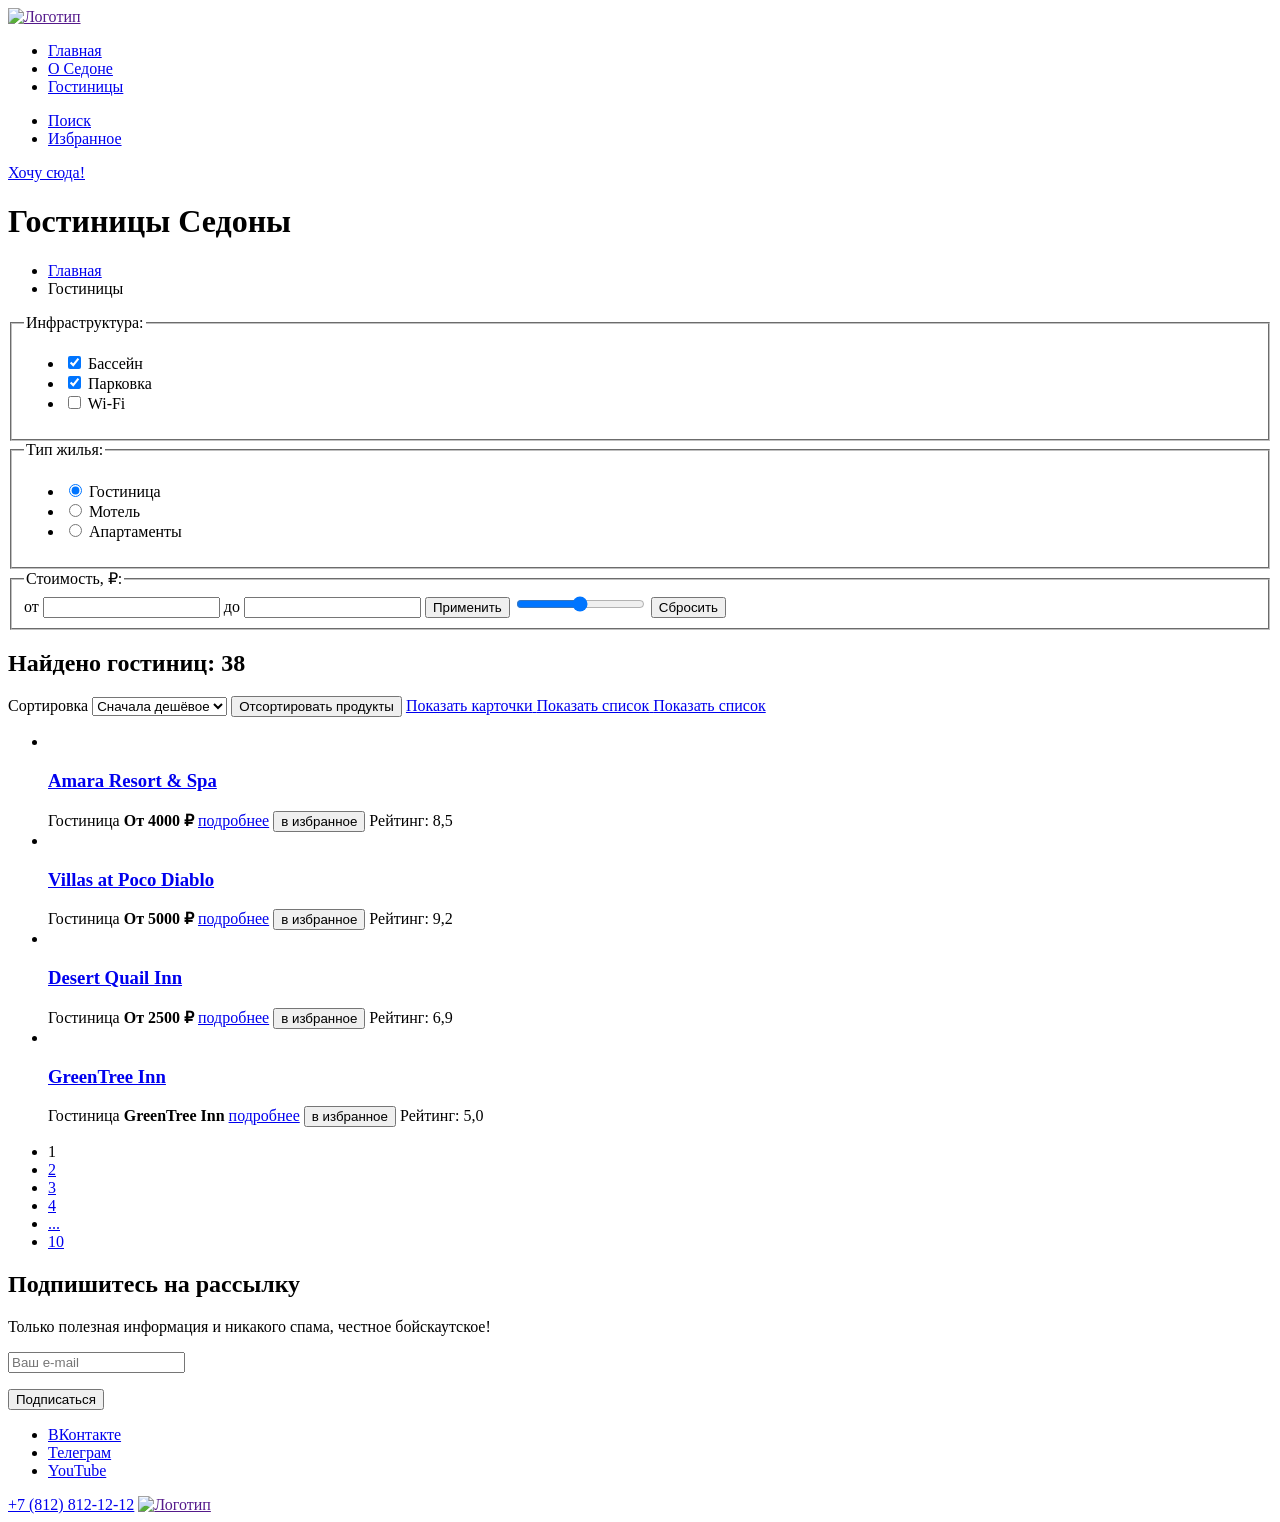
==== catalog.html @ d20504d2 "pages added" ====
<!DOCTYPE html>
<html lang="ru">
  <head>
    <meta charset="utf-8">
    <title>Гостиницы</title>
  </head>
  <body>
    <header class="page-header">
      <a href="">
        <img class="logo" src="#" alt="Логотип">
      </a>
      <nav class="nav">
        <ul class="nav-list">
          <li class="nav-item"><a class="nav-link" href="#">Главная</a></li>
          <li class="nav-item"><a class="nav-link" href="#">О Cедоне</a></li>
          <li class="nav-item"><a class="nav-link" href="#">Гостиницы</a></li>
        </ul>
      </nav>
      <ul class="nav-list">
          <li class="nav-item">
            <a class="nav-link" href="#">
              <span class="visually-hidden">Поиск</span>
            </a>
          </li>
          <li class="nav-item">
            <a class="nav-link" href="#">
              <span class="visually-hidden">Избранное</span>
            </a>
          </li>
      </ul>
      <a href="#" class="btn">Хочу сюда!</a>
    </header>
    <main class="inner-main">
      <header class="inner-header">
        <h1 class="inner-header-title">Гостиницы Седоны</h1>
        <ul class="breadcrumbs">
          <li class="breadcrumbs-item">
            <a class="breadcrumbs-link" href="index.html">
              <span class="visually-hidden">Главная</span>
            </a>
          </li>
          <li class="breadcrumbs-item">
            <a class="breadcrumbs-link">Гостиницы</a>
          </li>
        </ul>
      </header>
      <section class="hotels-catalog">
        <form class="hotels-filter" action="https://echo.htmlacademy.ru/" method="get">
          <fieldset class="hotels-filter-group">
            <legend class="hotels-filter-title">Инфраструктура:</legend>
            <ul class="hotels-filter-list">
              <li class="hotels-filter-item">
                <label class="control">
                  <input type="checkbox" name="swimming-pool" id="" checked>
                  <span class="control-mark"></span>
                  <span class="control-label">Бассейн</span>
                </label>
              </li>
              <li class="hotels-filter-item">
                <label class="control">
                  <input type="checkbox" name="parking" id="" checked>
                  <span class="control-mark"></span>
                  <span class="control-label">Парковка</span>
                </label>
              </li>
              <li class="hotels-filter-item">
                <label class="control">
                  <input type="checkbox" name="wi-fi" id="">
                  <span class="control-mark"></span>
                  <span class="control-label">Wi-Fi</span>
                </label>
              </li>
            </ul>
          </fieldset>
          <fieldset class="hotels-filter-group">
            <legend class="hotels-filter-title">Тип жилья:</legend>
            <ul class="hotels-filter-list">
              <li class="hotels-filter-item">
                <label class="control">
                  <input type="radio" name="hotel-type" value="hotel" id="" checked>
                  <span class="control-mark"></span>
                  <span class="control-label">Гостиница</span>
                </label>
              </li>
              <li class="hotels-filter-item">
                <label class="control">
                  <input type="radio" name="hotel-type" value="motel" id="">
                  <span class="control-mark"></span>
                  <span class="control-label">Мотель</span>
                </label>
              </li>
              <li class="hotels-filter-item">
                <label class="control">
                  <input type="radio" name="hotel-type" value="apartment" id="">
                  <span class="control-mark"></span>
                  <span class="control-label">Апартаменты</span>
                </label>
              </li>
            </ul>
          </fieldset>
          <fieldset class="hotels-filter-group">
            <legend class="hotels-filter-title">Стоимость, ₽:</legend>
            <label class="catalog-filter-label">
              от <input class="catalog-filter-input" type="number" name="min-price">
            </label>
            <label class="catalog-filter-label">
              до <input class="catalog-filter-input" type="number" name="max-price">
            </label>
            <button class="btn" type="btm">Применить</button>
            <input type="range" id="price" name="volume" min="0" max="900">
            <button class="btn" type="btm">Сбросить</button>
          </fieldset>
        </form>
        <h2>Найдено гостиниц: 38</h2>
        <form class="sorting-type">
          <label class="visually-hidden" for="sorting">Сортировка</label>
          <select class="select-control" id="sorting" name="sorting">
            <option value="cheap">Сначала дешёвое</option>
            <option value="expensive">Сначала дорогое</option>
          </select>
          <button class="visually-hidden" type="submit">Отсортировать продукты</button>
          <a href="#" class="button button-light">
            <span class="visually-hidden">Показать карточки</span>
          </a>
          <a href="#" class="button button-light">
            <span class="visually-hidden">Показать список</span>
          </a>
          <a class="button" href="#">
            <span class="visually-hidden">Показать список</span>
          </a>
        </form>
        <ul class="product-list">
          <li class="product-card">
            <a class="product-card-link" href="product.html">
              <img class="product-card-image" src="#" alt="">
              <h3 class="product-card-title">Amara Resort & Spa</h3>
            </a>
            <span class="poduct-card-name">Гостиница</span>
            <b class="product-card-price">От 4000 ₽</b>
            <a class="product-card-button button" href="#">подробнее</a>
            <button class="product-card-button button" href="#">в избранное</button>
            <span class="poduct-card-rating">Рейтинг: 8,5</span>
          </li>
          <li class="product-card">
            <a class="product-card-link" href="product.html">
              <img class="product-card-image" src="#" alt="">
              <h3 class="product-card-title">Villas at Poco Diablo</h3>
            </a>
            <span class="poduct-card-name">Гостиница</span>
            <b class="product-card-price">От 5000 ₽</b>
            <a class="product-card-button button" href="#">подробнее</a>
            <button class="product-card-button button" href="#">в избранное</button>
            <span class="poduct-card-rating">Рейтинг: 9,2</span>
          </li>
          <li class="product-card">
            <a class="product-card-link" href="product.html">
              <img class="product-card-image" src="#" alt="">
              <h3 class="product-card-title">Desert Quail Inn</h3>
            </a>
            <span class="poduct-card-name">Гостиница</span>
            <b class="product-card-price">От 2500 ₽</b>
            <a class="product-card-button button" href="#">подробнее</a>
            <button class="product-card-button button" href="#">в избранное</button>
            <span class="poduct-card-rating">Рейтинг: 6,9</span>
          </li>
          <li class="product-card">
            <a class="product-card-link" href="product.html">
              <img class="product-card-image" src="#" alt="">
              <h3 class="product-card-title">GreenTree Inn</h3>
            </a>
            <span class="poduct-card-name">Гостиница</span>
            <b class="product-card-price">GreenTree Inn</b>
            <a class="product-card-button button" href="#">подробнее</a>
            <button class="product-card-button button" href="#">в избранное</button>
            <span class="poduct-card-rating">Рейтинг: 5,0</span>
          </li>
        </ul>
        <ul class="pagination">
          <li class="pagination-item">
            <a class="pagination-link pagination-current">1</a>
          </li>
          <li class="pagination-item">
            <a class="pagination-link" href="#">2</a>
          </li>
          <li class="pagination-item">
            <a class="pagination-link" href="#">3</a>
          </li>
          <li class="pagination-item">
            <a class="pagination-link" href="#">4</a>
          </li>
          <li class="pagination-item">
            <a class="pagination-link" href="#">...</a>
          </li>
          <li class="pagination-item">
            <a class="pagination-link" href="#">10</a>
          </li>
        </ul>
      </section>
      <section class="newsletter">
        <h2>Подпишитесь на рассылку</h2>
        <p>Только полезная информация и никакого спама, честное бойскаутское!</p>
        <form class="newsletter-form" action="https://echo.htmlacademy.ru/" method="post">
          <p class="newsletter-email">
            <input class="field"  placeholder="Ваш e-mail" type="email" name="newsletter-email" id="newsletter-email" required>
          </p>
          <button class="button newsletter-button" type="submit">
            <span class="visually-hidden">Подписаться</span>
          </button>
        </form>
      </section>
    </main>
    <footer class="page-footer">
      <ul class="footer-social-list">
        <li class="footer-social-item">
          <a class="button" href="#">
            <span class="visually-hidden">ВКонтакте</span>
          </a>
        </li>
        <li class="footer-social-item">
          <a class="button" href="#">
            <span class="visually-hidden">Телеграм</span>
          </a>
        </li>
        <li class="footer-social-item">
          <a class="button" href="#">
            <span class="visually-hidden">YouTube</span>
          </a>
        </li>
      </ul>
      <a href="tel:+78128121212">+7 (812) 812-12-12</a>
      <a href="">
        <img class="logo" src="#" alt="Логотип">
      </a>
    </footer>
  </body>
</html>
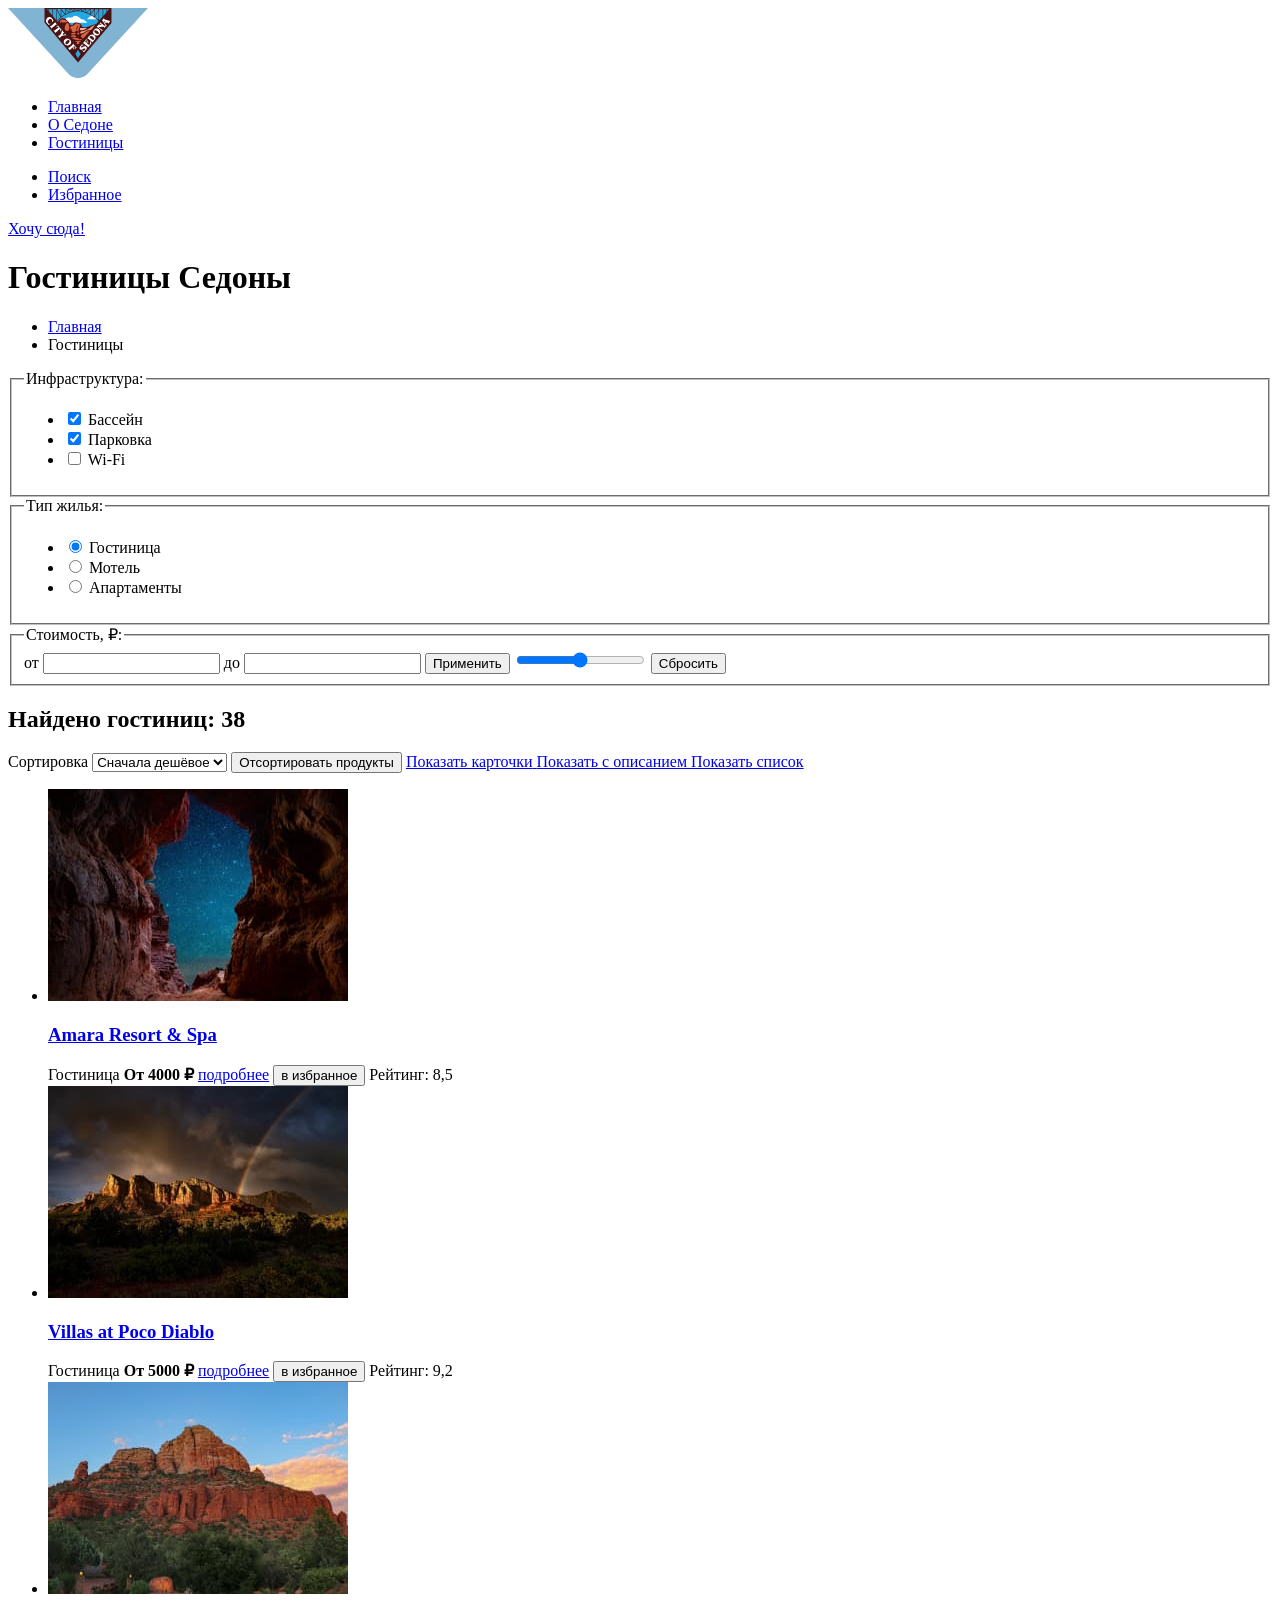
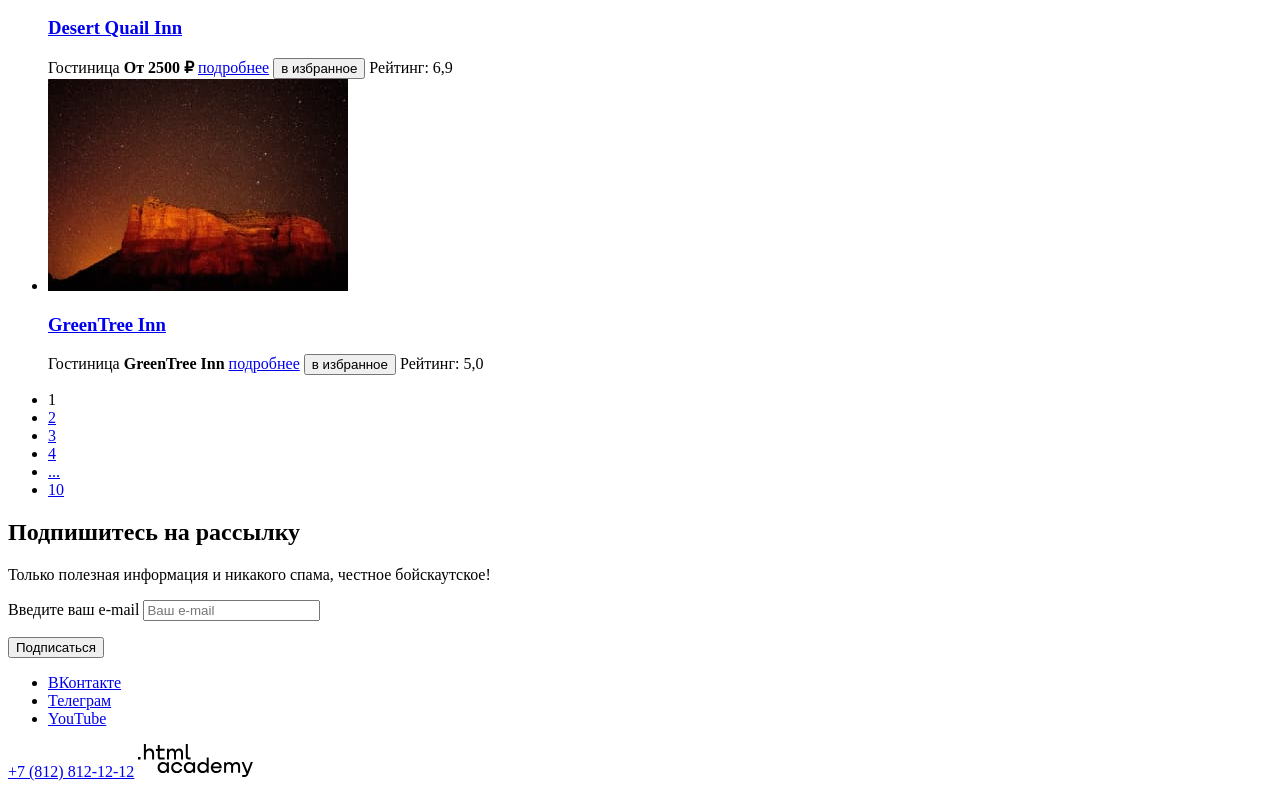
==== commit 7978d499: "pictures added" ====
--- a/catalog.html
+++ b/catalog.html
@@ -7,7 +7,7 @@
   <body>
     <header class="page-header">
       <a href="">
-        <img class="logo" src="#" alt="Логотип">
+        <img class="logo" src="images/logo.svg" alt="Логотип">
       </a>
       <nav class="nav">
         <ul class="nav-list">
@@ -106,9 +106,9 @@
             <label class="catalog-filter-label">
               до <input class="catalog-filter-input" type="number" name="max-price">
             </label>
-            <button class="btn" type="btm">Применить</button>
+            <button class="btn" type="submit">Применить</button>
             <input type="range" id="price" name="volume" min="0" max="900">
-            <button class="btn" type="btm">Сбросить</button>
+            <button class="btn" type="reset">Сбросить</button>
           </fieldset>
         </form>
         <h2>Найдено гостиниц: 38</h2>
@@ -123,7 +123,7 @@
             <span class="visually-hidden">Показать карточки</span>
           </a>
           <a href="#" class="button button-light">
-            <span class="visually-hidden">Показать список</span>
+            <span class="visually-hidden">Показать с описанием</span>
           </a>
           <a class="button" href="#">
             <span class="visually-hidden">Показать список</span>
@@ -132,7 +132,7 @@
         <ul class="product-list">
           <li class="product-card">
             <a class="product-card-link" href="product.html">
-              <img class="product-card-image" src="#" alt="">
+              <img class="product-card-image" src="images/hotel-1.jpg" alt="Ущелье с видом на звезды">
               <h3 class="product-card-title">Amara Resort & Spa</h3>
             </a>
             <span class="poduct-card-name">Гостиница</span>
@@ -143,7 +143,7 @@
           </li>
           <li class="product-card">
             <a class="product-card-link" href="product.html">
-              <img class="product-card-image" src="#" alt="">
+              <img class="product-card-image" src="images/hotel-2.jpg" alt="">
               <h3 class="product-card-title">Villas at Poco Diablo</h3>
             </a>
             <span class="poduct-card-name">Гостиница</span>
@@ -154,7 +154,7 @@
           </li>
           <li class="product-card">
             <a class="product-card-link" href="product.html">
-              <img class="product-card-image" src="#" alt="">
+              <img class="product-card-image" src="images/hotel-3.jpg" alt="">
               <h3 class="product-card-title">Desert Quail Inn</h3>
             </a>
             <span class="poduct-card-name">Гостиница</span>
@@ -165,7 +165,7 @@
           </li>
           <li class="product-card">
             <a class="product-card-link" href="product.html">
-              <img class="product-card-image" src="#" alt="">
+              <img class="product-card-image" src="images/hotel-4.jpg" alt="">
               <h3 class="product-card-title">GreenTree Inn</h3>
             </a>
             <span class="poduct-card-name">Гостиница</span>
@@ -201,6 +201,7 @@
         <p>Только полезная информация и никакого спама, честное бойскаутское!</p>
         <form class="newsletter-form" action="https://echo.htmlacademy.ru/" method="post">
           <p class="newsletter-email">
+            <label for="newsletter-email" class="visually-hidden">Введите ваш e-mail</label>
             <input class="field"  placeholder="Ваш e-mail" type="email" name="newsletter-email" id="newsletter-email" required>
           </p>
           <button class="button newsletter-button" type="submit">
@@ -229,7 +230,7 @@
       </ul>
       <a href="tel:+78128121212">+7 (812) 812-12-12</a>
       <a href="">
-        <img class="logo" src="#" alt="Логотип">
+        <img class="logo" src="images/logo-htmlacademy.svg" alt="Логотип HTMLAcademy">
       </a>
     </footer>
   </body>
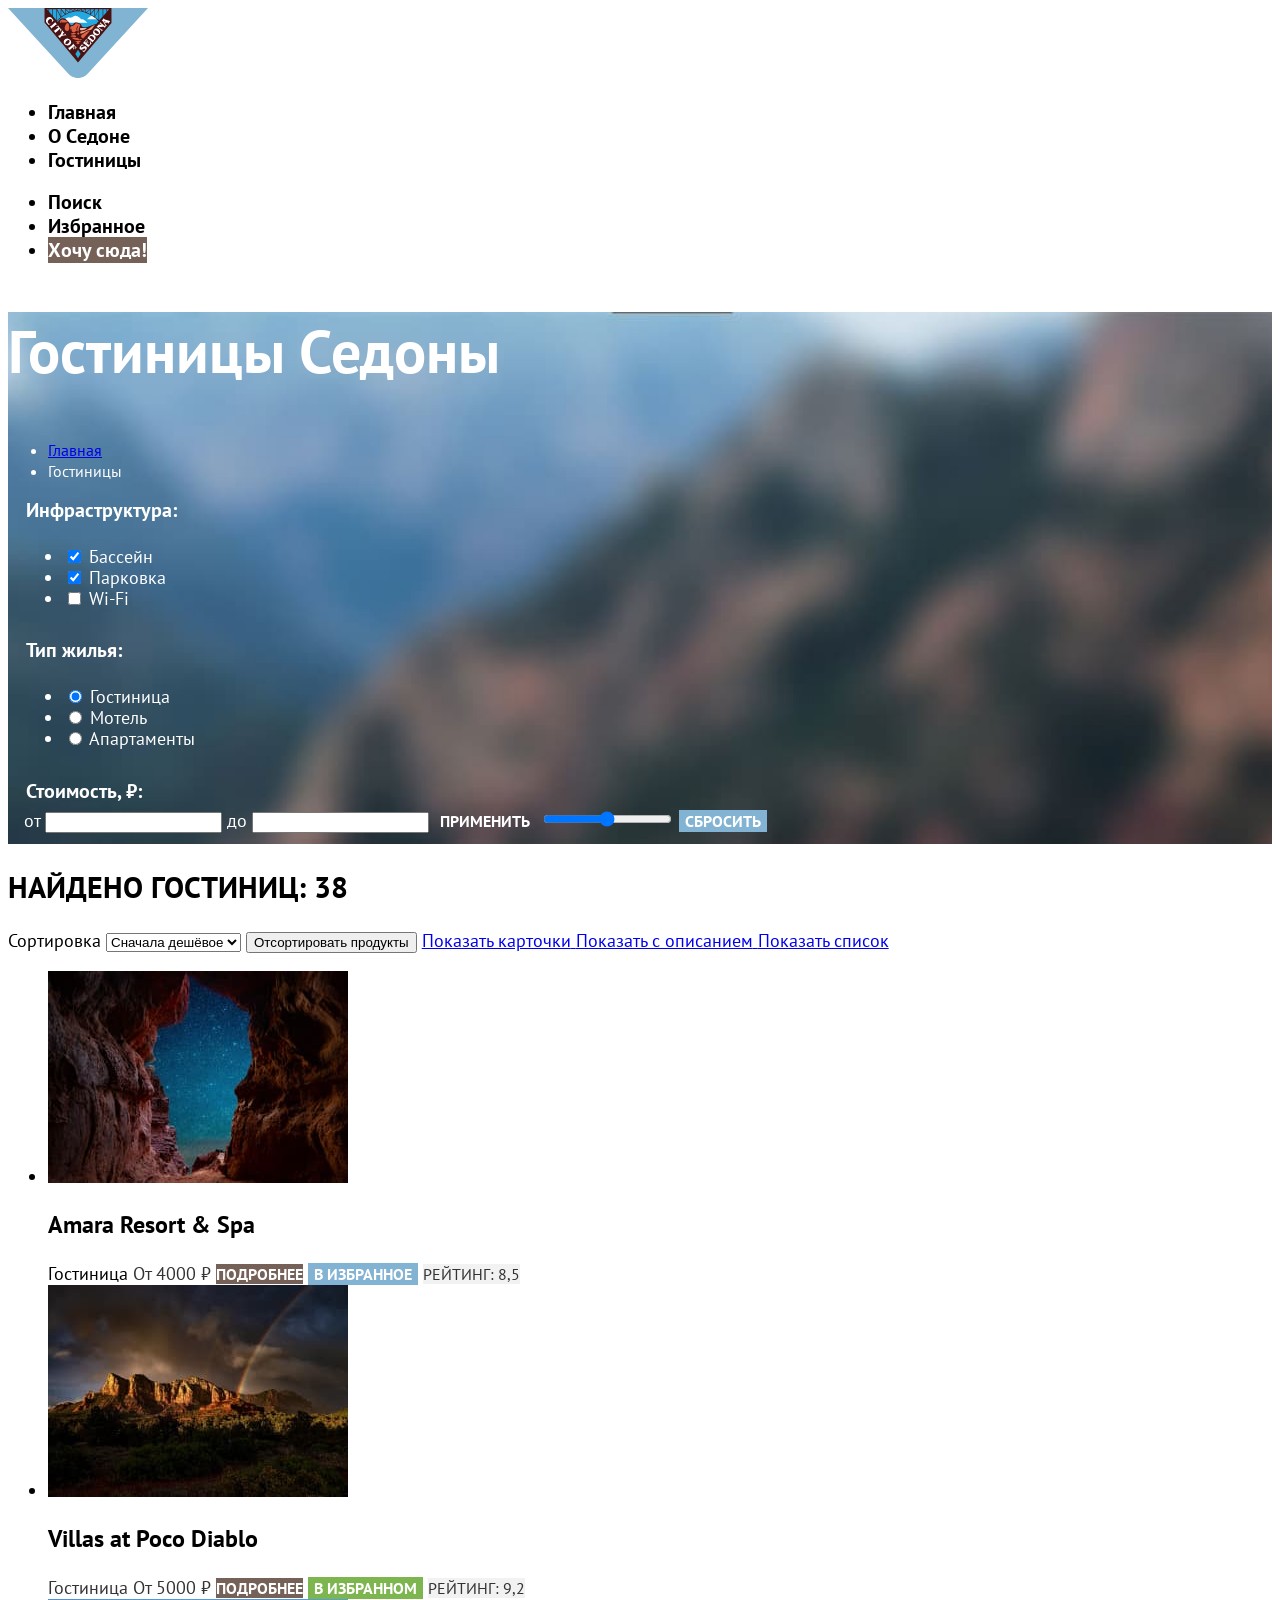
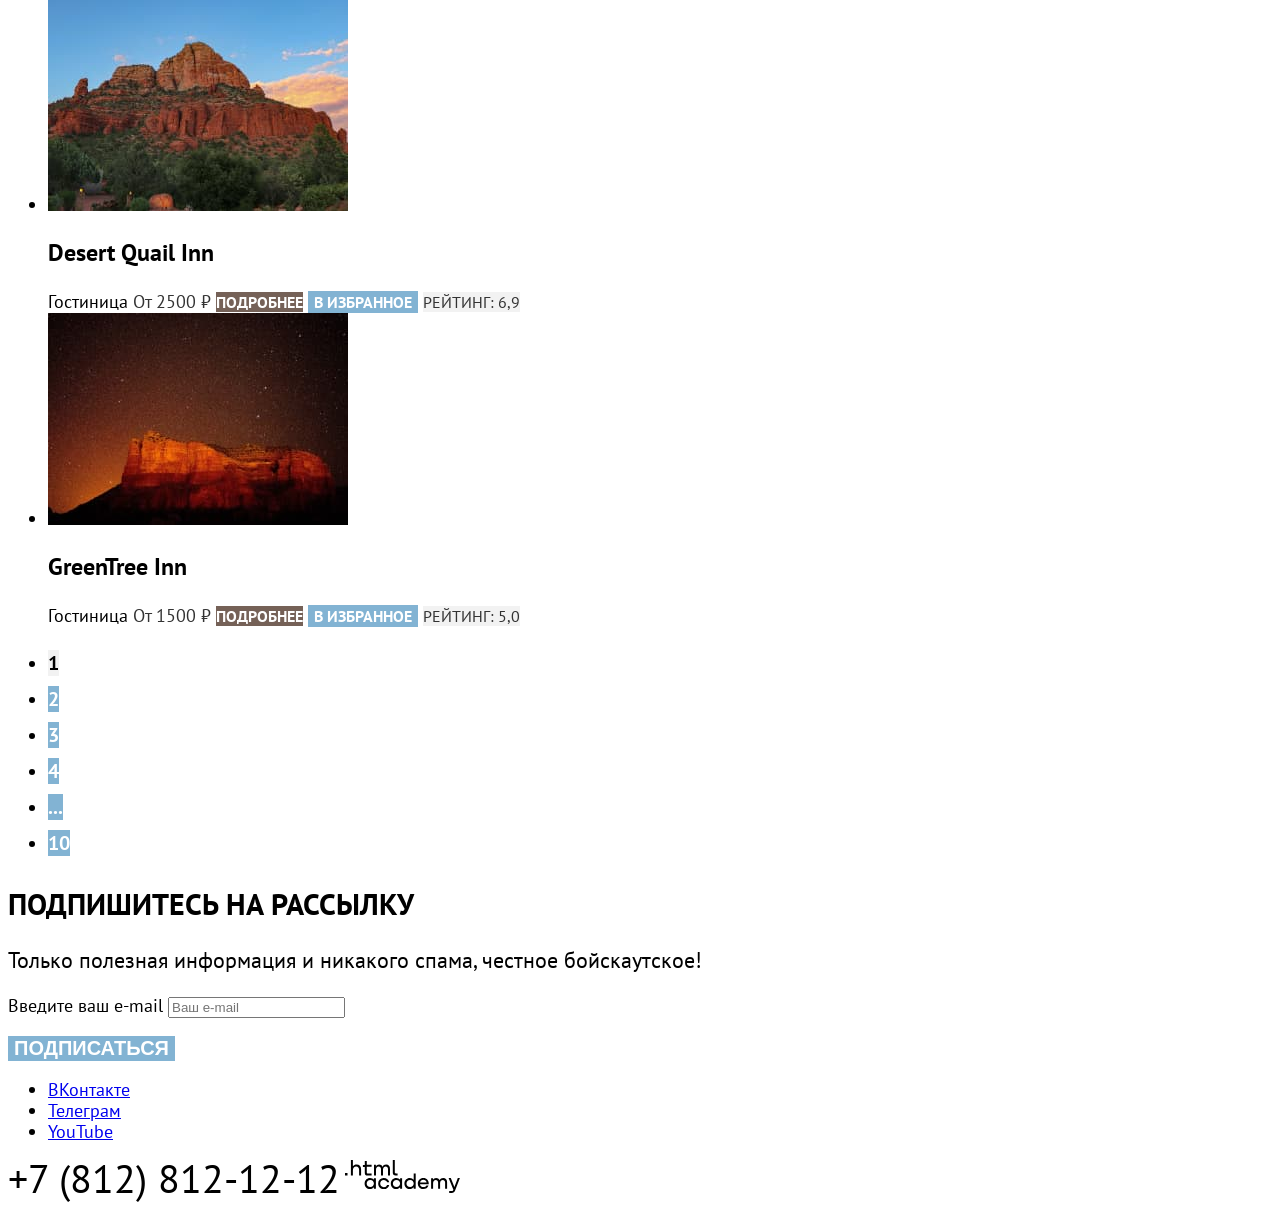
==== commit e81e73dd: "font added" ====
--- a/catalog.html
+++ b/catalog.html
@@ -1,50 +1,55 @@
 <!DOCTYPE html>
 <html lang="ru">
+
   <head>
     <meta charset="utf-8">
     <title>Гостиницы</title>
+    <link rel="stylesheet" href="styles/styles.css">
   </head>
+
   <body>
     <header class="page-header">
       <a href="">
-        <img class="logo" src="images/logo.svg" alt="Логотип">
+        <img class="logo" src="images/logo.svg" alt="Логотип Седона" width="140" height="70">
       </a>
       <nav class="nav">
         <ul class="nav-list">
-          <li class="nav-item"><a class="nav-link" href="#">Главная</a></li>
+          <li class="nav-item"><a class="nav-link" href="index.html">Главная</a></li>
           <li class="nav-item"><a class="nav-link" href="#">О Cедоне</a></li>
-          <li class="nav-item"><a class="nav-link" href="#">Гостиницы</a></li>
+          <li class="nav-item"><a class="nav-link" href="catalog.html">Гостиницы</a></li>
         </ul>
       </nav>
       <ul class="nav-list">
-          <li class="nav-item">
-            <a class="nav-link" href="#">
-              <span class="visually-hidden">Поиск</span>
-            </a>
-          </li>
-          <li class="nav-item">
-            <a class="nav-link" href="#">
-              <span class="visually-hidden">Избранное</span>
-            </a>
+        <li class="nav-item">
+          <a class="nav-link" href="#">
+            <span class="visually-hidden">Поиск</span>
+          </a>
+        </li>
+        <li class="nav-item">
+          <a class="nav-link" href="#">
+            <span class="visually-hidden">Избранное</span>
+          </a>
+        </li>
+        <li class="nav-item">
+            <a href="#" class="btn">Хочу сюда!</a>
           </li>
       </ul>
-      <a href="#" class="btn">Хочу сюда!</a>
     </header>
     <main class="inner-main">
-      <header class="inner-header">
-        <h1 class="inner-header-title">Гостиницы Седоны</h1>
-        <ul class="breadcrumbs">
-          <li class="breadcrumbs-item">
-            <a class="breadcrumbs-link" href="index.html">
-              <span class="visually-hidden">Главная</span>
-            </a>
-          </li>
-          <li class="breadcrumbs-item">
-            <a class="breadcrumbs-link">Гостиницы</a>
-          </li>
-        </ul>
-      </header>
-      <section class="hotels-catalog">
+      <section class="filter">
+        <header class="inner-header">
+          <h1 class="inner-header-title">Гостиницы Седоны</h1>
+          <ul class="breadcrumbs">
+            <li class="breadcrumbs-item">
+              <a class="breadcrumbs-link" href="index.html">
+                <span class="visually-hidden">Главная</span>
+              </a>
+            </li>
+            <li class="breadcrumbs-item">
+              <a class="breadcrumbs-link">Гостиницы</a>
+            </li>
+          </ul>
+        </header>
         <form class="hotels-filter" action="https://echo.htmlacademy.ru/" method="get">
           <fieldset class="hotels-filter-group">
             <legend class="hotels-filter-title">Инфраструктура:</legend>
@@ -111,7 +116,10 @@
             <button class="btn" type="reset">Сбросить</button>
           </fieldset>
         </form>
-        <h2>Найдено гостиниц: 38</h2>
+
+      </section>
+      <section class="hotels-catalog">
+        <h2 class="section-title">Найдено гостиниц: 38</h2>
         <form class="sorting-type">
           <label class="visually-hidden" for="sorting">Сортировка</label>
           <select class="select-control" id="sorting" name="sorting">
@@ -132,46 +140,47 @@
         <ul class="product-list">
           <li class="product-card">
             <a class="product-card-link" href="product.html">
-              <img class="product-card-image" src="images/hotel-1.jpg" alt="Ущелье с видом на звезды">
+              <img class="product-card-image" src="images/hotel-1.jpg" alt="Ущелье с видом на звезды" width="300"
+                height="212">
               <h3 class="product-card-title">Amara Resort & Spa</h3>
             </a>
             <span class="poduct-card-name">Гостиница</span>
             <b class="product-card-price">От 4000 ₽</b>
-            <a class="product-card-button button" href="#">подробнее</a>
-            <button class="product-card-button button" href="#">в избранное</button>
+            <a class="product-card-button more button" href="#">подробнее</a>
+            <button class="product-card-button to-fav button" href="#">в избранное</button>
             <span class="poduct-card-rating">Рейтинг: 8,5</span>
           </li>
           <li class="product-card">
             <a class="product-card-link" href="product.html">
-              <img class="product-card-image" src="images/hotel-2.jpg" alt="">
+              <img class="product-card-image" src="images/hotel-2.jpg" alt="" width="300" height="212">
               <h3 class="product-card-title">Villas at Poco Diablo</h3>
             </a>
-            <span class="poduct-card-name">Гостиница</span>
+            <span class="product-card-name">Гостиница</span>
             <b class="product-card-price">От 5000 ₽</b>
-            <a class="product-card-button button" href="#">подробнее</a>
-            <button class="product-card-button button" href="#">в избранное</button>
+            <a class="product-card-button more button" href="#">подробнее</a>
+            <button class="product-card-button fav button" href="#">в избранном</button>
             <span class="poduct-card-rating">Рейтинг: 9,2</span>
           </li>
           <li class="product-card">
             <a class="product-card-link" href="product.html">
-              <img class="product-card-image" src="images/hotel-3.jpg" alt="">
+              <img class="product-card-image" src="images/hotel-3.jpg" alt="" width="300" height="212">
               <h3 class="product-card-title">Desert Quail Inn</h3>
             </a>
             <span class="poduct-card-name">Гостиница</span>
             <b class="product-card-price">От 2500 ₽</b>
-            <a class="product-card-button button" href="#">подробнее</a>
-            <button class="product-card-button button" href="#">в избранное</button>
+            <a class="product-card-button more button" href="#">подробнее</a>
+            <button class="product-card-button to-fav button" href="#">в избранное</button>
             <span class="poduct-card-rating">Рейтинг: 6,9</span>
           </li>
           <li class="product-card">
             <a class="product-card-link" href="product.html">
-              <img class="product-card-image" src="images/hotel-4.jpg" alt="">
+              <img class="product-card-image" src="images/hotel-4.jpg" alt="" width="300" height="212">
               <h3 class="product-card-title">GreenTree Inn</h3>
             </a>
             <span class="poduct-card-name">Гостиница</span>
-            <b class="product-card-price">GreenTree Inn</b>
-            <a class="product-card-button button" href="#">подробнее</a>
-            <button class="product-card-button button" href="#">в избранное</button>
+            <b class="product-card-price">От 1500 ₽</b>
+            <a class="product-card-button more button" href="#">подробнее</a>
+            <button class="product-card-button to-fav button" href="#">в избранное</button>
             <span class="poduct-card-rating">Рейтинг: 5,0</span>
           </li>
         </ul>
@@ -197,16 +206,15 @@
         </ul>
       </section>
       <section class="newsletter">
-        <h2>Подпишитесь на рассылку</h2>
-        <p>Только полезная информация и никакого спама, честное бойскаутское!</p>
+        <h2 class="section-title">Подпишитесь на рассылку</h2>
+        <p class="section-intro">Только полезная информация и никакого спама, честное бойскаутское!</p>
         <form class="newsletter-form" action="https://echo.htmlacademy.ru/" method="post">
           <p class="newsletter-email">
             <label for="newsletter-email" class="visually-hidden">Введите ваш e-mail</label>
-            <input class="field"  placeholder="Ваш e-mail" type="email" name="newsletter-email" id="newsletter-email" required>
+            <input class="field" placeholder="Ваш e-mail" type="email" name="newsletter-email" id="newsletter-email"
+              required>
           </p>
-          <button class="button newsletter-button" type="submit">
-            <span class="visually-hidden">Подписаться</span>
-          </button>
+          <button type="submit">Подписаться</button>
         </form>
       </section>
     </main>
@@ -230,8 +238,9 @@
       </ul>
       <a href="tel:+78128121212">+7 (812) 812-12-12</a>
       <a href="">
-        <img class="logo" src="images/logo-htmlacademy.svg" alt="Логотип HTMLAcademy">
+        <img class="logo" src="images/logo-htmlacademy.svg" alt="Логотип HTMLAcademy" width="115" height="33">
       </a>
     </footer>
   </body>
+
 </html>
--- a/styles/styles.css
+++ b/styles/styles.css
@@ -0,0 +1,290 @@
+@font-face {
+  font-family: "PT Sans";
+  font-style: normal;
+  font-weight: 400;
+  src: url("../fonts/PTSansRegular.woff2") format("woff2");
+  font-display: swap;
+}
+@font-face {
+  font-family: "PT Sans";
+  font-style: normal;
+  font-weight: 700;
+  src: url("../fonts/PTSansBold.woff2") format("woff2");
+  font-display: swap;
+}
+
+body {
+  font-family: "PT Sans", sans-serif;
+  font-size: 18px;
+  line-height: 21px;
+  background-color: #ffffff;
+}
+
+.page-header {
+  color: #000000;
+}
+
+.nav-link {
+  color: inherit;
+  text-decoration: none;
+  font-weight: 700;
+  font-size: 20px;
+  line-height: 24px;
+}
+
+.nav-item .btn {
+  background-color: #756157;
+  color: #ffffff;
+  text-decoration: none;
+  font-weight: 700;
+  font-size: 20px;
+  line-height: 24px;
+}
+
+.hero {
+  background-image: url('../images/index-background.jpg');
+  background-repeat: no-repeat;
+  background-size: cover;
+  text-align: center;
+  background-color: #82B3D3;
+}
+
+.section-title {
+  font-size: 30px;
+  line-height: 36px;
+  font-weight: 700;
+  text-transform: uppercase;
+}
+
+.section-intro {
+  font-size: 22px;
+  line-height: 26px;
+}
+
+.advantages {
+  text-align: center;
+}
+
+.advantages-item {
+  background-color: rgba(131,179,211, 12%)
+}
+.advantages-item:first-child, .advantages-item:last-child {
+  background-color: #82B3D3;
+  color: #ffffff;
+}
+.advantages-item:nth-child(3n) {
+  background-color: rgba(131,179,211, 20%)
+}
+.advantages-item:first-child .advantages-title,
+.advantages-item:first-child .advantages-description,
+.advantages-item:last-child .advantages-description,
+.advantages-item:last-child .advantages-title {
+  color: inherit;
+}
+
+.advantages-item img {
+  display: block;
+}
+
+.advantages-title {
+  font-size: 24px;
+  line-height: 28px;
+  font-weight: 700;
+  text-transform: uppercase;
+  color: #000000;
+}
+
+.advantages-description {
+  font-size: 18px;
+  line-height: 21px;
+  color: #333333;
+}
+
+.services {
+  text-align: center;
+}
+
+.services-item {
+  text-align: center;
+}
+
+.services-item:first-child,
+.services-item:last-child {
+  background-color: rgba(131, 179, 211, .12);
+}
+
+.services-title {
+  font-size: 24px;
+  line-height: 28px;
+  color: #000000;
+}
+
+.services-descr {
+  font-size: 18px;
+  line-height: 21px;
+  color: #333333;
+}
+
+.appointment {
+  text-align: center;
+}
+
+.appointment .btn {
+  font-size: 20px;
+  line-height: 36px;
+  font-weight: 700;
+  text-transform: uppercase;
+  color: #ffffff;
+  background-color: #756157;
+}
+
+.subscription {
+  background-image: url('../images/subscribe-background.jpg');
+  background-color: #82B3D3;
+  background-size: cover;
+  background-repeat: no-repeat;
+  color: #ffffff;
+  text-align: center;
+}
+
+.subscription button {
+  background-color: #82B3D3;
+  font-size: 20px;
+  color: #ffffff;
+  font-family: inherit;
+  text-transform: uppercase;
+  border: none;
+  font-weight: 700;
+}
+
+footer a[href^="tel"] {
+  font-size: 40px;
+  color: #000000;
+  text-decoration: none;
+}
+
+.filter {
+  color: #ffffff;
+  background-color: #82B3D3;
+  background-image: url('../images/catalog-background.jpg');
+  background-size: cover;
+  background-repeat: no-repeat;
+}
+
+.inner-header-title {
+  font-size: 60px;
+  line-height: 78px;
+  font-weight: 700;
+}
+
+.breadcrumbs {
+  font-size: 16px;
+}
+
+select-control {
+  font-family: inherit;
+}
+
+.hotels-filter-group {
+  border: none;
+}
+
+.hotels-filter-group button{
+  font-family: inherit;
+  font-size: 16px;
+  line-height: 20px;
+  font-weight: 700;
+  border: none;
+  color: #ffffff;
+  text-transform: uppercase;
+}
+
+.hotels-filter-group button[type="submit"] {
+  background-color: transparent;
+}
+
+.hotels-filter-group button[type="reset"] {
+  background-color: #82B3D3;
+}
+
+.hotels-filter-title {
+  font-size: 20px;
+  line-height: 24px;
+  font-weight: 700;
+}
+
+.sorting-type option {
+  font-size: 18px;
+  line-height: 21px;
+  color: #333333;
+}
+
+.product-card-link {
+  text-decoration: none;
+  color: #000000;
+}
+
+.product-card-title {
+  font-size: 24px;
+  line-height: 28px;
+  font-weight: 700;
+}
+
+.product-card-name {
+  color: #333333;
+}
+.product-card-price {
+  color: #333333;
+  font-weight: 400;
+}
+
+.product-card-button {
+  font-family: inherit;
+  font-size: 16px;
+  font-weight: 700;
+  line-height: 20px;
+  color: #ffffff;
+  text-transform: uppercase;
+  text-decoration: none;
+  border: none;
+}
+
+.product-card-button.more {
+  background-color: #756157;
+}
+.product-card-button.to-fav {
+  background-color: #82B3D3;
+}
+.product-card-button.fav {
+  background-color: #7DB54F;
+}
+.poduct-card-rating {
+  font-size: 16px;
+  line-height: 20px;
+  text-transform: uppercase;
+  color: #333333;
+  background-color: #F2F2F2;
+}
+
+.pagination-link {
+  font-size: 20px;
+  line-height: 36px;
+  font-weight: 700;
+  color: #ffffff;
+  background-color: #82B3D3;
+  text-decoration: none;
+}
+
+.pagination-current {
+  color: #000000;
+  background-color: #F2F2F2;
+}
+
+.newsletter button {
+  background-color: #82B3D3;
+  font-size: 20px;
+  color: #ffffff;
+  text-transform: uppercase;
+  border: none;
+  font-weight: 700;
+}
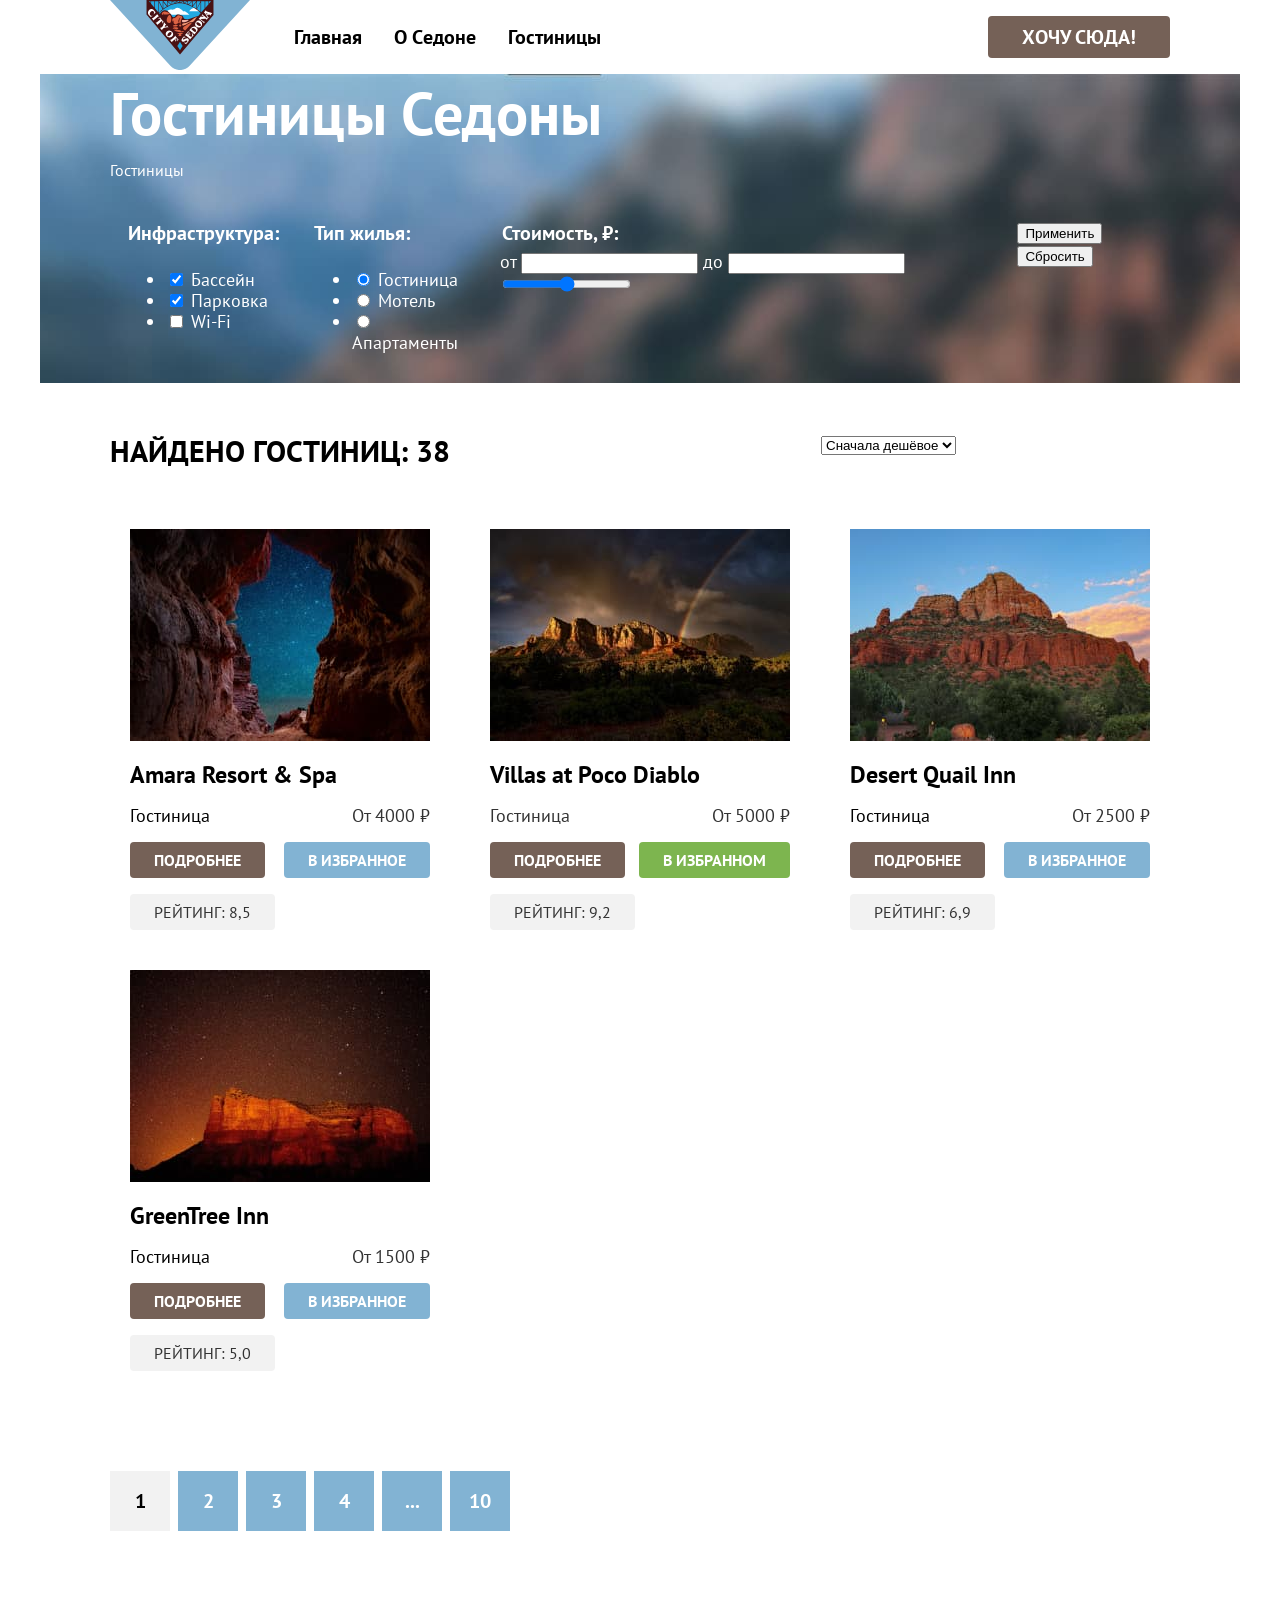
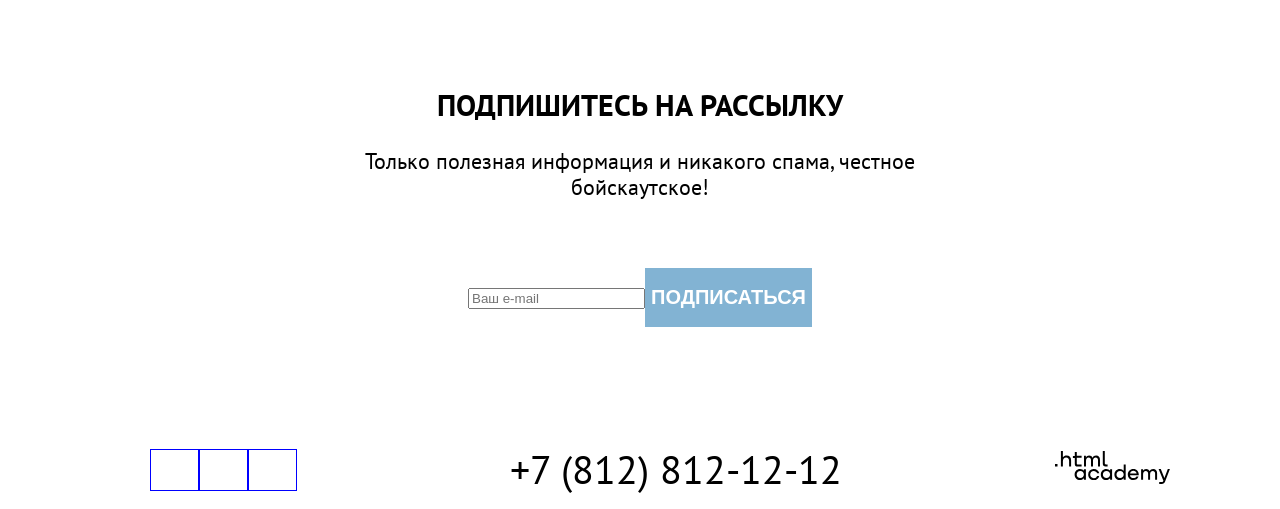
==== commit d18db0ad: "flex added" ====
--- a/catalog.html
+++ b/catalog.html
@@ -9,7 +9,7 @@
 
   <body>
     <header class="page-header">
-      <a href="">
+      <a href="#" class="logo-link">
         <img class="logo" src="images/logo.svg" alt="Логотип Седона" width="140" height="70">
       </a>
       <nav class="nav">
@@ -35,7 +35,7 @@
           </li>
       </ul>
     </header>
-    <main class="inner-main">
+    <main class="main-container inner-main">
       <section class="filter">
         <header class="inner-header">
           <h1 class="inner-header-title">Гостиницы Седоны</h1>
@@ -111,32 +111,44 @@
             <label class="catalog-filter-label">
               до <input class="catalog-filter-input" type="number" name="max-price">
             </label>
+            <input type="range" id="price" name="volume" min="0" max="900">
+          </fieldset>
+          <div class="hotels-filter-buttons">
             <button class="btn" type="submit">Применить</button>
-            <input type="range" id="price" name="volume" min="0" max="900">
             <button class="btn" type="reset">Сбросить</button>
-          </fieldset>
+          </div>
         </form>
 
       </section>
       <section class="hotels-catalog">
-        <h2 class="section-title">Найдено гостиниц: 38</h2>
-        <form class="sorting-type">
-          <label class="visually-hidden" for="sorting">Сортировка</label>
-          <select class="select-control" id="sorting" name="sorting">
-            <option value="cheap">Сначала дешёвое</option>
-            <option value="expensive">Сначала дорогое</option>
-          </select>
-          <button class="visually-hidden" type="submit">Отсортировать продукты</button>
-          <a href="#" class="button button-light">
-            <span class="visually-hidden">Показать карточки</span>
-          </a>
-          <a href="#" class="button button-light">
-            <span class="visually-hidden">Показать с описанием</span>
-          </a>
-          <a class="button" href="#">
-            <span class="visually-hidden">Показать список</span>
-          </a>
-        </form>
+        <div class="hotels-filter-wrap">
+          <h2 class="section-title">Найдено гостиниц: 38</h2>
+          <form class="sorting-type">
+            <label class="visually-hidden" for="sorting">Сортировка</label>
+            <select class="select-control" id="sorting" name="sorting">
+              <option value="cheap">Сначала дешёвое</option>
+              <option value="expensive">Сначала дорогое</option>
+            </select>
+            <button class="visually-hidden" type="submit">Отсортировать продукты</button>
+          </form>
+          <ul class="sorting-buttons">
+            <li class="sorting-button">
+              <a href="#" class="button button-light">
+                <span class="visually-hidden">Показать карточки</span>
+              </a>
+            </li>
+            <li class="sorting-button">
+              <a href="#" class="button button-light">
+                <span class="visually-hidden">Показать с описанием</span>
+              </a>
+            </li>
+            <li class="sorting-button">
+              <a class="button" href="#">
+                <span class="visually-hidden">Показать список</span>
+              </a>
+            </li>
+          </ul>
+        </div>
         <ul class="product-list">
           <li class="product-card">
             <a class="product-card-link" href="product.html">
@@ -144,44 +156,68 @@
                 height="212">
               <h3 class="product-card-title">Amara Resort & Spa</h3>
             </a>
-            <span class="poduct-card-name">Гостиница</span>
-            <b class="product-card-price">От 4000 ₽</b>
-            <a class="product-card-button more button" href="#">подробнее</a>
-            <button class="product-card-button to-fav button" href="#">в избранное</button>
-            <span class="poduct-card-rating">Рейтинг: 8,5</span>
+            <div class="product-card-row">
+              <span class="poduct-card-name">Гостиница</span>
+              <b class="product-card-price">От 4000 ₽</b>
+            </div>
+            <div class="product-card-row">
+              <a class="product-card-button more button" href="#">подробнее</a>
+              <button class="product-card-button to-fav button" href="#">в избранное</button>
+            </div>
+            <div class="product-card-row">
+              <span class="poduct-card-rating">Рейтинг: 8,5</span>
+            </div>
           </li>
           <li class="product-card">
             <a class="product-card-link" href="product.html">
               <img class="product-card-image" src="images/hotel-2.jpg" alt="" width="300" height="212">
               <h3 class="product-card-title">Villas at Poco Diablo</h3>
             </a>
-            <span class="product-card-name">Гостиница</span>
-            <b class="product-card-price">От 5000 ₽</b>
-            <a class="product-card-button more button" href="#">подробнее</a>
-            <button class="product-card-button fav button" href="#">в избранном</button>
-            <span class="poduct-card-rating">Рейтинг: 9,2</span>
+            <div class="product-card-row">
+              <span class="product-card-name">Гостиница</span>
+              <b class="product-card-price">От 5000 ₽</b>
+            </div>
+            <div class="product-card-row">
+              <a class="product-card-button more button" href="#">подробнее</a>
+              <button class="product-card-button fav button" href="#">в избранном</button>
+            </div>
+            <div class="product-card-row">
+              <span class="poduct-card-rating">Рейтинг: 9,2</span>
+            </div>
           </li>
           <li class="product-card">
             <a class="product-card-link" href="product.html">
               <img class="product-card-image" src="images/hotel-3.jpg" alt="" width="300" height="212">
               <h3 class="product-card-title">Desert Quail Inn</h3>
             </a>
-            <span class="poduct-card-name">Гостиница</span>
-            <b class="product-card-price">От 2500 ₽</b>
-            <a class="product-card-button more button" href="#">подробнее</a>
-            <button class="product-card-button to-fav button" href="#">в избранное</button>
-            <span class="poduct-card-rating">Рейтинг: 6,9</span>
+            <div class="product-card-row">
+              <span class="poduct-card-name">Гостиница</span>
+              <b class="product-card-price">От 2500 ₽</b>
+            </div>
+            <div class="product-card-row">
+              <a class="product-card-button more button" href="#">подробнее</a>
+              <button class="product-card-button to-fav button" href="#">в избранное</button>
+            </div>
+            <div class="product-card-row">
+              <span class="poduct-card-rating">Рейтинг: 6,9</span>
+            </div>
           </li>
           <li class="product-card">
             <a class="product-card-link" href="product.html">
               <img class="product-card-image" src="images/hotel-4.jpg" alt="" width="300" height="212">
               <h3 class="product-card-title">GreenTree Inn</h3>
             </a>
-            <span class="poduct-card-name">Гостиница</span>
-            <b class="product-card-price">От 1500 ₽</b>
-            <a class="product-card-button more button" href="#">подробнее</a>
-            <button class="product-card-button to-fav button" href="#">в избранное</button>
-            <span class="poduct-card-rating">Рейтинг: 5,0</span>
+            <div class="product-card-row">
+              <span class="poduct-card-name">Гостиница</span>
+              <b class="product-card-price">От 1500 ₽</b>
+            </div>
+            <div class="product-card-row">
+              <a class="product-card-button more button" href="#">подробнее</a>
+              <button class="product-card-button to-fav button" href="#">в избранное</button>
+            </div>
+            <div class="product-card-row">
+              <span class="poduct-card-rating">Рейтинг: 5,0</span>
+            </div>
           </li>
         </ul>
         <ul class="pagination">
@@ -219,18 +255,18 @@
       </section>
     </main>
     <footer class="page-footer">
-      <ul class="footer-social-list">
-        <li class="footer-social-item">
+      <ul class="social-list">
+        <li class="social-item">
           <a class="button" href="#">
             <span class="visually-hidden">ВКонтакте</span>
           </a>
         </li>
-        <li class="footer-social-item">
+        <li class="social-item">
           <a class="button" href="#">
             <span class="visually-hidden">Телеграм</span>
           </a>
         </li>
-        <li class="footer-social-item">
+        <li class="social-item">
           <a class="button" href="#">
             <span class="visually-hidden">YouTube</span>
           </a>
--- a/styles/styles.css
+++ b/styles/styles.css
@@ -13,18 +13,63 @@
   font-display: swap;
 }
 
+html {
+  height: 100%;
+}
+
 body {
+  display: flex;
+  flex-direction: column;
+  margin: 0;
+  min-height: 100%;
   font-family: "PT Sans", sans-serif;
   font-size: 18px;
   line-height: 21px;
   background-color: #ffffff;
 }
 
+.visually-hidden {
+  position: absolute;
+  width: 1px;
+  height: 1px;
+  margin: -1px;
+  padding: 0;
+  border: 0;
+  clip: rect(0 0 0 0);
+  overflow: hidden;
+}
+
+.page-container {
+  width: 1200px;
+  margin: 0 auto;
+}
+
 .page-header {
+  display: flex;
+  align-items: center;
+  padding: 0 70px;
+  margin: 0 auto;
+  width: 1060px;
   color: #000000;
 }
 
+.logo-link {
+  margin-right: 28px;
+}
+
+.nav {
+  margin-right: auto;
+}
+
+.nav-list {
+  display: flex;
+  margin: 0;
+  padding: 0;
+  list-style-type: none;
+}
+
 .nav-link {
+  padding: 20px 16px;
   color: inherit;
   text-decoration: none;
   font-weight: 700;
@@ -33,15 +78,23 @@
 }
 
 .nav-item .btn {
+  padding: 8px 34px;
   background-color: #756157;
   color: #ffffff;
   text-decoration: none;
   font-weight: 700;
   font-size: 20px;
   line-height: 24px;
+  text-transform: uppercase;
+  border-radius: 4px;;
+}
+
+.main-container {
+  flex-grow: 1;
 }
 
 .hero {
+  padding-block: 50px 82px;
   background-image: url('../images/index-background.jpg');
   background-repeat: no-repeat;
   background-size: cover;
@@ -50,25 +103,48 @@
 }
 
 .section-title {
+  margin: 0 auto 25px ;
+  max-width: 650px;
   font-size: 30px;
   line-height: 36px;
   font-weight: 700;
+  text-align: center;
   text-transform: uppercase;
 }
 
 .section-intro {
+  max-width: 660px;
+  margin: 0 auto 54px;
+  margin-bottom: 68px;
   font-size: 22px;
   line-height: 26px;
 }
 
 .advantages {
-  text-align: center;
+  padding-top: 68px;
+  text-align: center;
+}
+
+.advantages-list {
+  display: flex;
+  flex-wrap: wrap;
+  margin: 0 auto;
+  padding: 0;
+  width: 1200px;
+  list-style-type: none;
 }
 
 .advantages-item {
+  display: flex;
+  align-items: center;
+  width: 400px;
+  padding-block: 112px;
   background-color: rgba(131,179,211, 12%)
 }
 .advantages-item:first-child, .advantages-item:last-child {
+  flex-direction: row;
+  width: 100%;
+  padding-block: 0;
   background-color: #82B3D3;
   color: #ffffff;
 }
@@ -82,11 +158,21 @@
   color: inherit;
 }
 
+.advantages-item-text {
+  display: flex;
+  flex-direction: column;
+  align-items: center;
+  width: 400px;
+  margin: 0 auto;
+}
+
 .advantages-item img {
   display: block;
 }
 
 .advantages-title {
+  max-width: 230px;
+  margin: 0 0 62px;
   font-size: 24px;
   line-height: 28px;
   font-weight: 700;
@@ -95,16 +181,34 @@
 }
 
 .advantages-description {
+  max-width: 230px;
+  margin: 0;
   font-size: 18px;
   line-height: 21px;
   color: #333333;
 }
 
 .services {
-  text-align: center;
+  padding-top: 64px;
+  text-align: center;
+}
+
+.services .section-title {
+  margin: 0 auto 20px;
+  max-width: 510px;
+}
+
+.services-list {
+  display: flex;
+  list-style-type: none;
+  margin: 0 auto;
+  padding: 0;
+  width: 1200px;
 }
 
 .services-item {
+  padding: 80px 84px;
+  width: 400px;
   text-align: center;
 }
 
@@ -114,31 +218,38 @@
 }
 
 .services-title {
+  margin: 0 0 30px;
   font-size: 24px;
   line-height: 28px;
   color: #000000;
+  text-transform: uppercase;
 }
 
 .services-descr {
+  margin: 0;
   font-size: 18px;
   line-height: 21px;
   color: #333333;
 }
 
 .appointment {
+  padding-block: 96px;
   text-align: center;
 }
 
 .appointment .btn {
+  padding: 8px 50px;
   font-size: 20px;
   line-height: 36px;
   font-weight: 700;
   text-transform: uppercase;
   color: #ffffff;
   background-color: #756157;
+  border-radius: 4px;
 }
 
 .subscription {
+  padding-block: 96px 104px;
   background-image: url('../images/subscribe-background.jpg');
   background-color: #82B3D3;
   background-size: cover;
@@ -155,6 +266,14 @@
   text-transform: uppercase;
   border: none;
   font-weight: 700;
+}
+
+.page-footer {
+  display: flex;
+  justify-content: space-between;
+  align-items: center;
+  width: 1060px;
+  margin: 0 auto;
 }
 
 footer a[href^="tel"] {
@@ -163,7 +282,22 @@
   text-decoration: none;
 }
 
+.social-list {
+  display: flex;
+  list-style-type: none;
+}
+
+.social-list .button {
+  display: block;
+  width: 47px;
+  height: 40px;
+  border: 1px solid blue;
+}
+
 .filter {
+  width: 1060px;
+  margin: 0 auto;
+  padding: 0 70px;
   color: #ffffff;
   background-color: #82B3D3;
   background-image: url('../images/catalog-background.jpg');
@@ -172,17 +306,36 @@
 }
 
 .inner-header-title {
+  margin: 0 0 8px;;
   font-size: 60px;
   line-height: 78px;
   font-weight: 700;
 }
 
 .breadcrumbs {
+  display: flex;
+  margin: 0 0 40px;
+  padding: 0;
   font-size: 16px;
+  list-style-type: none;
 }
 
 select-control {
   font-family: inherit;
+}
+
+.hotels-catalog {
+  padding-top: 50px;
+  padding-bottom: 20px;
+}
+
+.hotels-catalog .section-title {
+  margin-left: 0;
+  margin-bottom: 40px;
+}
+
+.hotels-filter {
+  display: flex;
 }
 
 .hotels-filter-group {
@@ -213,21 +366,78 @@
   font-weight: 700;
 }
 
+.hotels-filter-wrap {
+  display: flex;
+  margin: 0 auto;
+  width: 1060px;
+}
+
+.product-list {
+  display: flex;
+  flex-wrap: wrap;
+  justify-content: space-between;
+  margin: 0 auto 40px;
+  padding: 0;
+  width: 1060px;
+  list-style-type: none;
+}
+
+.sorting-type {
+  margin-right: 70px;
+}
+
 .sorting-type option {
   font-size: 18px;
   line-height: 21px;
   color: #333333;
 }
 
+.sorting-buttons {
+  display: flex;
+  margin: 0;
+  padding: 0;
+  list-style-type: none;
+}
+
+.sorting-buttons a {
+  display: block;
+  width: 48px;
+  height: 48px;
+}
+
+.product-card {
+  padding: 20px;
+  width: 340px;
+  box-sizing: border-box;
+}
+
 .product-card-link {
   text-decoration: none;
   color: #000000;
 }
 
+.product-card-image {
+  margin-bottom: 16px;
+}
+
 .product-card-title {
+  margin: 0 0 16px;
   font-size: 24px;
   line-height: 28px;
   font-weight: 700;
+}
+
+.product-card-row {
+  display: flex;
+  justify-content: space-between;
+}
+
+.product-card-row:not(:last-child) {
+  margin-bottom: 16px;
+}
+
+.product-card-row *:not(:last-child) {
+  margin-right: 8px;
 }
 
 .product-card-name {
@@ -239,6 +449,7 @@
 }
 
 .product-card-button {
+  padding: 8px 24px;
   font-family: inherit;
   font-size: 16px;
   font-weight: 700;
@@ -247,6 +458,7 @@
   text-transform: uppercase;
   text-decoration: none;
   border: none;
+  border-radius: 4px;
 }
 
 .product-card-button.more {
@@ -259,14 +471,33 @@
   background-color: #7DB54F;
 }
 .poduct-card-rating {
+  padding: 8px 24px;
   font-size: 16px;
   line-height: 20px;
   text-transform: uppercase;
   color: #333333;
   background-color: #F2F2F2;
+  border-radius: 4px;
+}
+
+.pagination {
+  display: flex;
+  margin: 0 auto;
+  padding: 40px 0;
+  width: 1060px;
+  list-style-type: none;
+}
+
+.pagination-item:not(:last-child) {
+  margin-right: 8px;
 }
 
 .pagination-link {
+  display: flex;
+  justify-content: center;
+  align-items: center;
+  width: 60px;
+  height: 60px;
   font-size: 20px;
   line-height: 36px;
   font-weight: 700;
@@ -280,6 +511,11 @@
   background-color: #F2F2F2;
 }
 
+.newsletter {
+  padding-block: 96px 104px;
+  text-align: center;
+}
+
 .newsletter button {
   background-color: #82B3D3;
   font-size: 20px;
@@ -288,3 +524,8 @@
   border: none;
   font-weight: 700;
 }
+
+.newsletter-form {
+  display: flex;
+  justify-content: center;
+}
